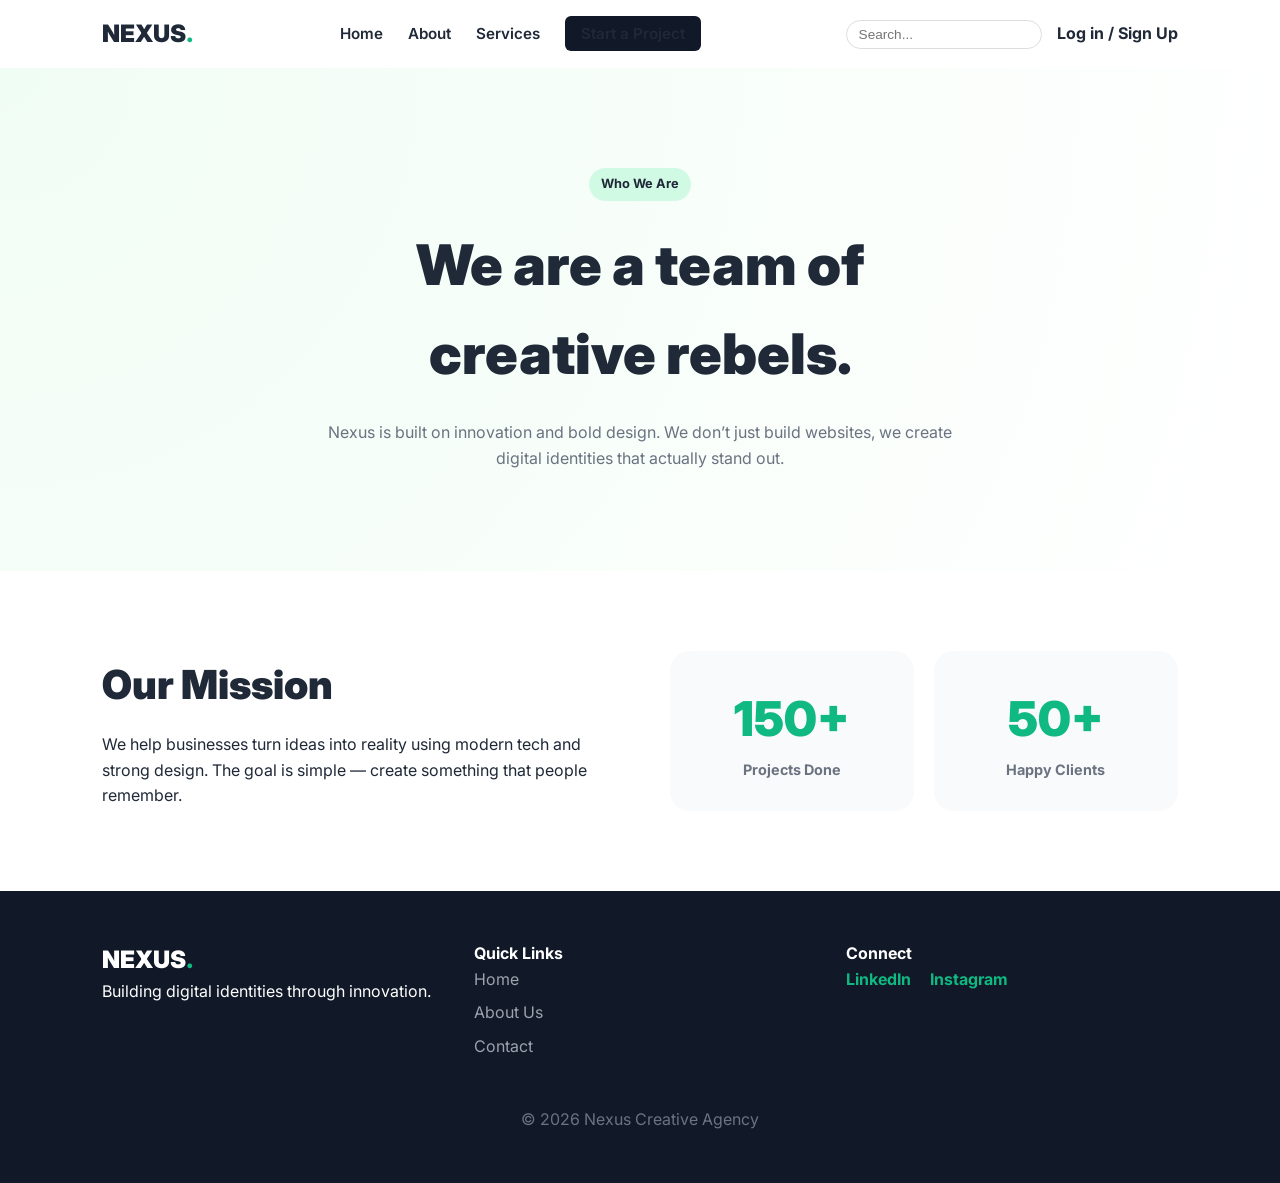
==== about.html @ 1440f01c "add all files" ====
<!DOCTYPE html>
<html lang="en">
<head>
    <meta charset="UTF-8">
    <meta name="viewport" content="width=device-width, initial-scale=1.0">
    <title>About Us | Nexus Creative</title>

    <link href="https://fonts.googleapis.com/css2?family=Inter:wght@400;700;900&display=swap" rel="stylesheet">
    <link rel="stylesheet" href="about.css">
</head>

<body>

<nav class="navbar">
    <div class="logo">NEXUS<span>.</span></div>

    <ul class="nav-links">
        <li><a href="index.html">Home</a></li>
        <li><a href="about.html">About</a></li>
        <li><a href="services.html">Services</a></li>
        <li><a href="contact.html" class="btn-cta">Start a Project</a></li>
    </ul>

    <div class="nav-extras">
        <div class="search-box">
            <input type="text" placeholder="Search...">
        </div>

        <div class="auth-btns">
            <a href="#" class="btn-login">Log in / Sign Up</a>
        </div>
    </div>
</nav>


<section class="about-hero">
    <div class="hero-content">
        <span class="badge">Who We Are</span>

        <h1>
            We are a team of <br>
            creative rebels.
        </h1>

        <p>
            Nexus is built on innovation and bold design. We don’t just build websites,
            we create digital identities that actually stand out.
        </p>
    </div>
</section>


<section class="mission-section">
    <div class="mission-grid">

        <div class="mission-text">
            <h2>Our Mission</h2>
            <p>
                We help businesses turn ideas into reality using modern tech and strong design.
                The goal is simple — create something that people remember.
            </p>
        </div>

        <div class="stats-grid">
            <div class="stat-item">
                <h3>150+</h3>
                <p>Projects Done</p>
            </div>

            <div class="stat-item">
                <h3>50+</h3>
                <p>Happy Clients</p>
            </div>
        </div>

    </div>
</section>


<footer class="footer">

    <div class="footer-container">

        <div class="footer-brand">
            <div class="logo">NEXUS<span>.</span></div>
            <p>Building digital identities through innovation.</p>
        </div>

        <div class="footer-links">
            <h4>Quick Links</h4>

            <ul>
                <li><a href="index.html">Home</a></li>
                <li><a href="about.html">About Us</a></li>
                <li><a href="contact.html">Contact</a></li>
            </ul>
        </div>

        <div class="footer-social">
            <h4>Connect</h4>

            <div class="social-icons">
                <a href="www.linkedin.com/in/satyajit--roy">LinkedIn</a>
                <a href="https://www.instagram.com/satyajitan21.official?igsh=MW0wbmlkemc5ZWl1aA==">Instagram</a>
            </div>
        </div>

    </div>

    <div class="footer-bottom">
        <p>© 2026 Nexus Creative Agency</p>
    </div>

</footer>

</body>
</html>
---- about.css ----
:root {
    --primary: #10b981;
    --dark: #111827;
    --light: #f9fafb;
    --text: #1f2937;
}

* {
    margin: 0;
    padding: 0;
    box-sizing: border-box;
}

body {
    font-family: 'Inter', sans-serif;
    background: #fff;
    color: var(--text);
    line-height: 1.6;
}

.navbar {
    display: flex;
    justify-content: space-between;
    align-items: center;
    padding: 15px 8%;
    position: sticky;
    top: 0;
    background: rgba(255,255,255,0.9);
}

.logo {
    font-size: 1.5rem;
    font-weight: 900;
}

.logo span {
    color: var(--primary);
}

.nav-links {
    display: flex;
    list-style: none;
    gap: 25px;
    align-items: center;
}

.nav-links a {
    text-decoration: none;
    color: var(--text);
    font-weight: 600;
    font-size: 0.95rem;
}

.nav-links a:hover {
    color: var(--primary);
}

.btn-cta {
    background: var(--dark);
    color: #fff;
    padding: 8px 16px;
    border-radius: 6px;
    font-weight: 700;
}

.btn-cta:hover {
    background: var(--primary);
}

.nav-extras {
    display: flex;
    align-items: center;
    gap: 15px;
}

.search-box input {
    padding: 6px 12px;
    border-radius: 30px;
    border: 1px solid #ddd;
    outline: none;
    font-size: 0.85rem;
}

.btn-login {
    text-decoration: none;
    color: var(--text);
    font-weight: 700;
}

.about-hero {
    padding: 100px 8%;
    text-align: center;
    background: radial-gradient(circle at top left, #f0fdf4, #fff);
}

.badge {
    display: inline-block;
    background: #d1fae5;
    padding: 6px 12px;
    border-radius: 20px;
    font-size: 0.8rem;
    font-weight: 700;
}

.about-hero h1 {
    font-size: 3.5rem;
    font-weight: 900;
    margin: 20px 0;
}

.about-hero p {
    max-width: 650px;
    margin: auto;
    color: #6b7280;
}

.mission-section {
    padding: 80px 8%;
}

.mission-grid {
    display: grid;
    gap: 60px;
    grid-template-columns: repeat(auto-fit, minmax(280px,1fr));
    align-items: center;
}

.mission-text h2 {
    font-size: 2.5rem;
    font-weight: 900;
    margin-bottom: 15px;
}

.stats-grid {
    display: grid;
    grid-template-columns: 1fr 1fr;
    gap: 20px;
}

.stat-item {
    background: var(--light);
    padding: 30px;
    border-radius: 20px;
    text-align: center;
}

.stat-item h3 {
    font-size: 3rem;
    color: var(--primary);
    font-weight: 900;
}

.stat-item p {
    font-size: 0.9rem;
    font-weight: 700;
    color: #6b7280;
}

.footer {
    background: var(--dark);
    color: #fff;
    padding: 50px 8%;
}

.footer-container {
    display: grid;
    grid-template-columns: repeat(3,1fr);
    gap: 40px;
}

.footer-links ul {
    list-style: none;
}

.footer-links a {
    color: #9ca3af;
    text-decoration: none;
    display: block;
    margin-bottom: 8px;
}

.footer-links a:hover {
    color: var(--primary);
}

.social-icons a {
    color: var(--primary);
    margin-right: 15px;
    text-decoration: none;
    font-weight: 700;
}

.footer-bottom {
    margin-top: 40px;
    text-align: center;
    color: #6b7280;
}

@media (max-width: 900px) {
    .nav-links,
    .nav-extras {
        display: none;
    }

    .footer-container {
        grid-template-columns: 1fr;
    }

    .stats-grid {
        grid-template-columns: 1fr;
    }
}
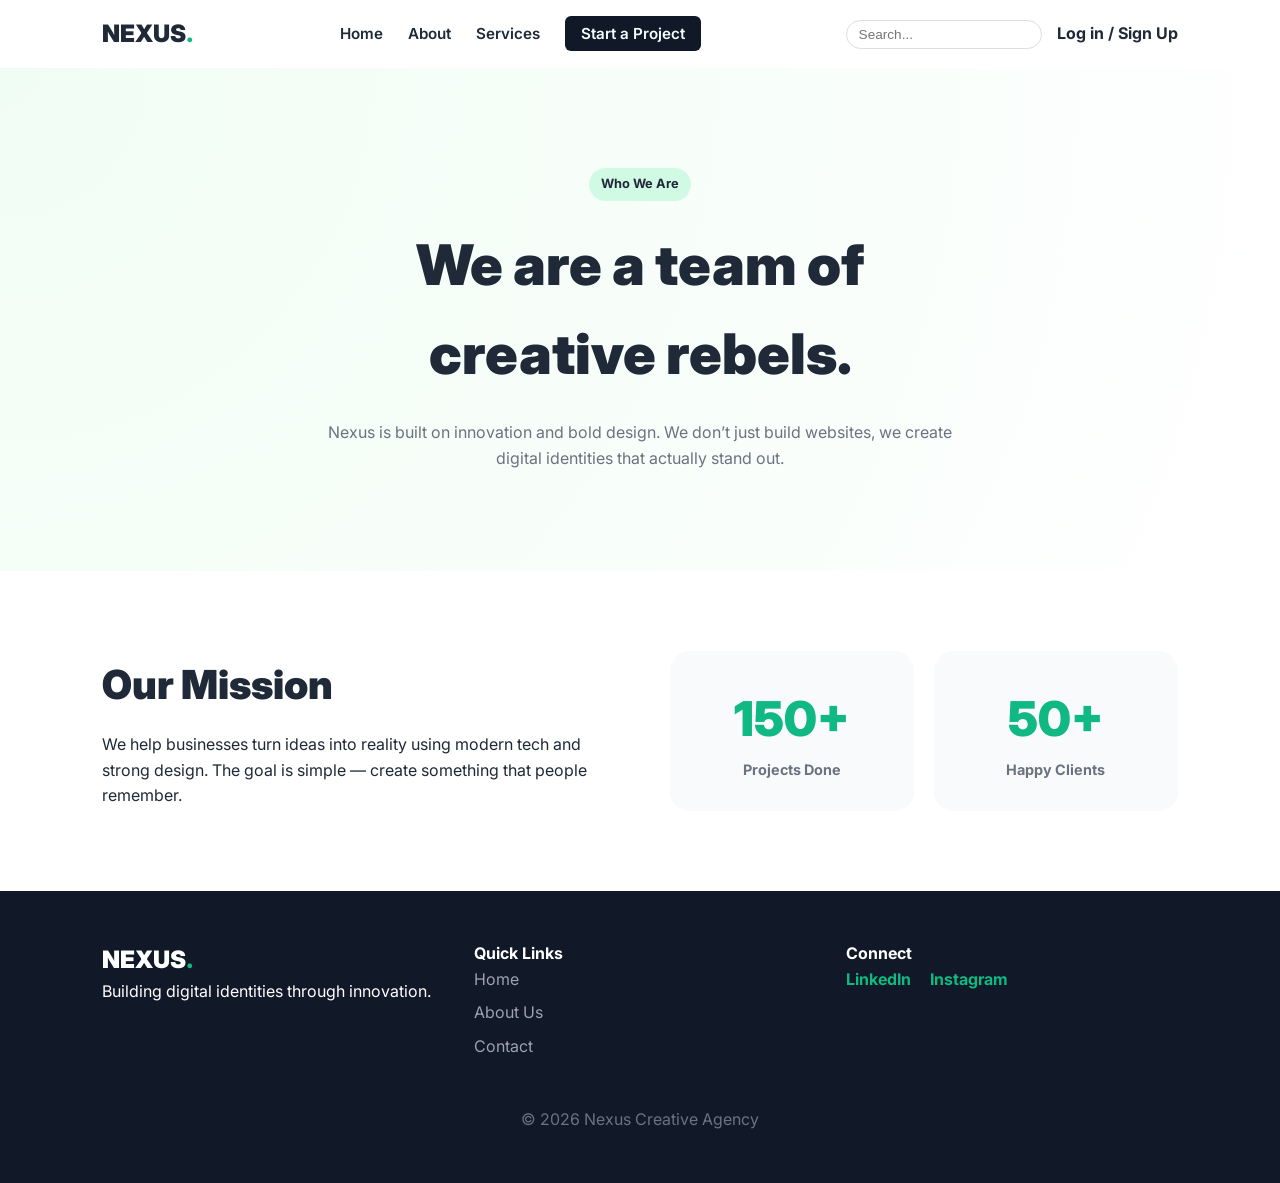
==== commit effc48a1: "Add all" ====
--- a/about.html
+++ b/about.html
@@ -18,7 +18,7 @@
         <li><a href="index.html">Home</a></li>
         <li><a href="about.html">About</a></li>
         <li><a href="services.html">Services</a></li>
-        <li><a href="contact.html" class="btn-cta">Start a Project</a></li>
+        <li><a href="contact.html" class="btn-cta"style="color: azure;">Start a Project</a></li>
     </ul>
 
     <div class="nav-extras">
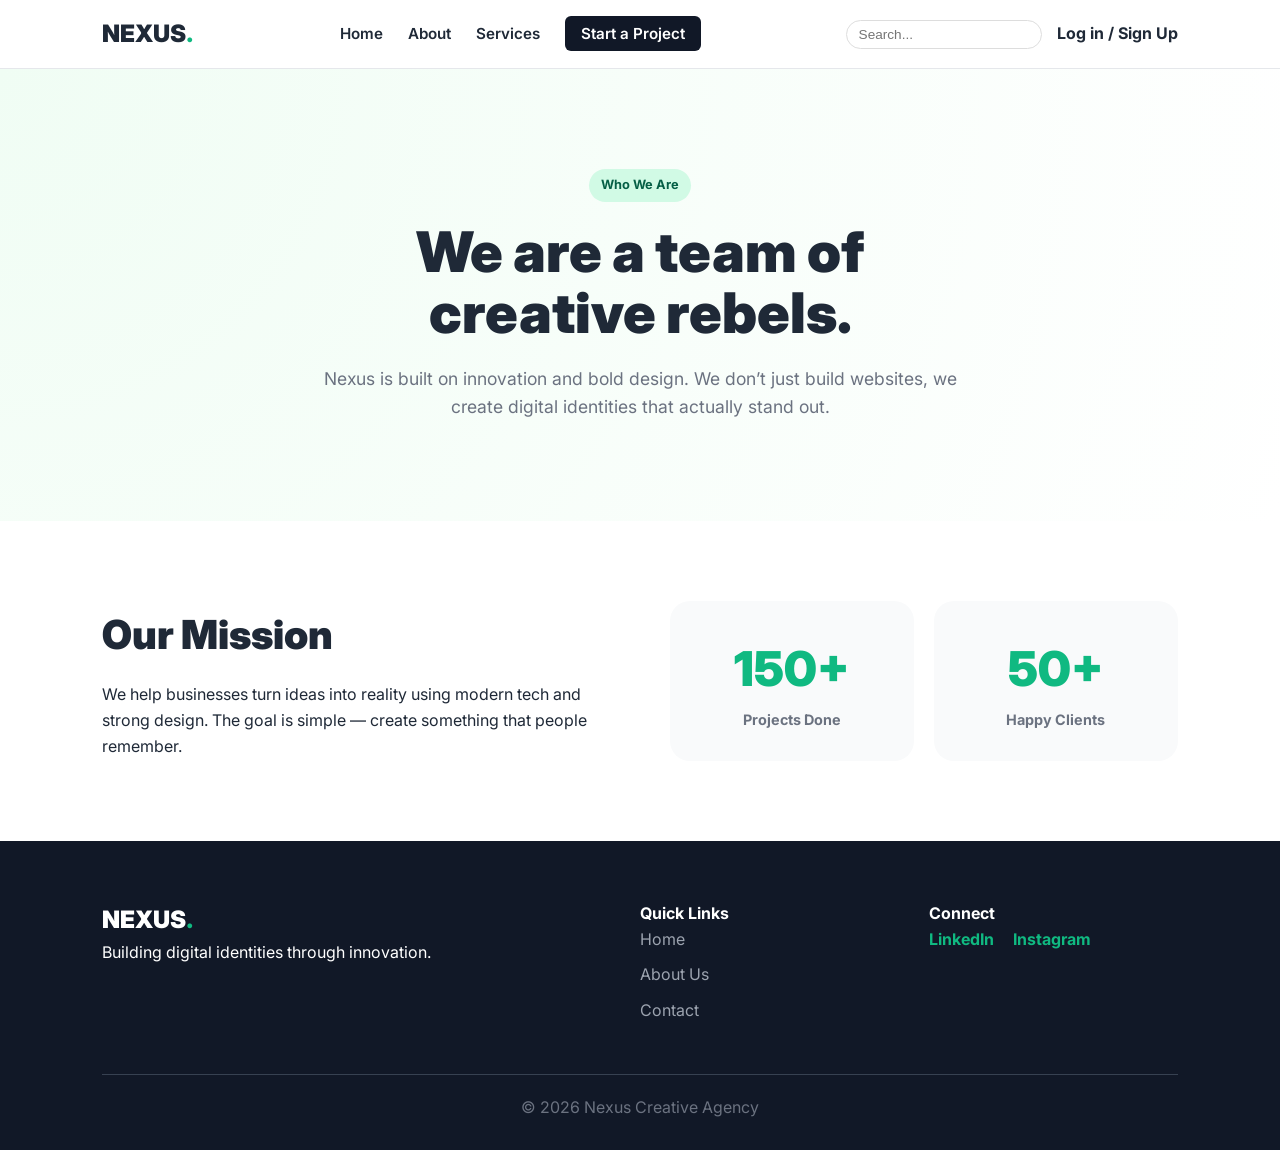
==== commit eb5a516f: "add" ====
--- a/about.html
+++ b/about.html
@@ -4,114 +4,100 @@
     <meta charset="UTF-8">
     <meta name="viewport" content="width=device-width, initial-scale=1.0">
     <title>About Us | Nexus Creative</title>
-
     <link href="https://fonts.googleapis.com/css2?family=Inter:wght@400;700;900&display=swap" rel="stylesheet">
     <link rel="stylesheet" href="about.css">
 </head>
-
 <body>
 
 <nav class="navbar">
     <div class="logo">NEXUS<span>.</span></div>
 
+    <div class="menu-toggle" id="mobile-menu">
+        <span class="bar"></span>
+        <span class="bar"></span>
+        <span class="bar"></span>
+    </div>
+
     <ul class="nav-links">
         <li><a href="index.html">Home</a></li>
         <li><a href="about.html">About</a></li>
         <li><a href="services.html">Services</a></li>
-        <li><a href="contact.html" class="btn-cta"style="color: azure;">Start a Project</a></li>
+        <li><a href="contact.html" class="btn-cta">Start a Project</a></li>
     </ul>
 
     <div class="nav-extras">
         <div class="search-box">
             <input type="text" placeholder="Search...">
         </div>
-
         <div class="auth-btns">
             <a href="#" class="btn-login">Log in / Sign Up</a>
         </div>
     </div>
 </nav>
 
-
 <section class="about-hero">
     <div class="hero-content">
         <span class="badge">Who We Are</span>
-
-        <h1>
-            We are a team of <br>
-            creative rebels.
-        </h1>
-
-        <p>
-            Nexus is built on innovation and bold design. We don’t just build websites,
-            we create digital identities that actually stand out.
-        </p>
+        <h1>We are a team of <br> creative rebels.</h1>
+        <p>Nexus is built on innovation and bold design. We don’t just build websites, we create digital identities that actually stand out.</p>
     </div>
 </section>
 
-
 <section class="mission-section">
     <div class="mission-grid">
-
         <div class="mission-text">
             <h2>Our Mission</h2>
-            <p>
-                We help businesses turn ideas into reality using modern tech and strong design.
-                The goal is simple — create something that people remember.
-            </p>
+            <p>We help businesses turn ideas into reality using modern tech and strong design. The goal is simple — create something that people remember.</p>
         </div>
-
         <div class="stats-grid">
             <div class="stat-item">
                 <h3>150+</h3>
                 <p>Projects Done</p>
             </div>
-
             <div class="stat-item">
                 <h3>50+</h3>
                 <p>Happy Clients</p>
             </div>
         </div>
-
     </div>
 </section>
 
-
 <footer class="footer">
-
     <div class="footer-container">
-
         <div class="footer-brand">
             <div class="logo">NEXUS<span>.</span></div>
             <p>Building digital identities through innovation.</p>
         </div>
-
         <div class="footer-links">
             <h4>Quick Links</h4>
-
             <ul>
                 <li><a href="index.html">Home</a></li>
                 <li><a href="about.html">About Us</a></li>
                 <li><a href="contact.html">Contact</a></li>
             </ul>
         </div>
-
         <div class="footer-social">
             <h4>Connect</h4>
-
             <div class="social-icons">
-                <a href="www.linkedin.com/in/satyajit--roy">LinkedIn</a>
-                <a href="https://www.instagram.com/satyajitan21.official?igsh=MW0wbmlkemc5ZWl1aA==">Instagram</a>
+               <a href="www.linkedin.com/in/satyajit--roy">LinkedIn</a>
+                    <a href="https://www.instagram.com/satyajitan21.official?igsh=MW0wbmlkemc5ZWl1aA==">Instagram</a>
             </div>
         </div>
-
     </div>
-
     <div class="footer-bottom">
         <p>© 2026 Nexus Creative Agency</p>
     </div>
+</footer>
 
-</footer>
+<script>
+    const menu = document.querySelector('#mobile-menu');
+    const navLinks = document.querySelector('.nav-links');
+
+    menu.addEventListener('click', () => {
+        navLinks.classList.toggle('active');
+        menu.classList.toggle('is-active');
+    });
+</script>
 
 </body>
 </html>
--- a/about.css
+++ b/about.css
@@ -3,6 +3,7 @@
     --dark: #111827;
     --light: #f9fafb;
     --text: #1f2937;
+    --border: #e5e7eb;
 }
 
 * {
@@ -16,6 +17,7 @@
     background: #fff;
     color: var(--text);
     line-height: 1.6;
+    overflow-x: hidden;
 }
 
 .navbar {
@@ -25,7 +27,10 @@
     padding: 15px 8%;
     position: sticky;
     top: 0;
-    background: rgba(255,255,255,0.9);
+    background: rgba(255,255,255,0.95);
+    backdrop-filter: blur(10px);
+    z-index: 1000;
+    border-bottom: 1px solid var(--border);
 }
 
 .logo {
@@ -49,6 +54,7 @@
     color: var(--text);
     font-weight: 600;
     font-size: 0.95rem;
+    transition: 0.3s;
 }
 
 .nav-links a:hover {
@@ -57,14 +63,10 @@
 
 .btn-cta {
     background: var(--dark);
-    color: #fff;
+    color: #fff !important;
     padding: 8px 16px;
     border-radius: 6px;
     font-weight: 700;
-}
-
-.btn-cta:hover {
-    background: var(--primary);
 }
 
 .nav-extras {
@@ -87,6 +89,20 @@
     font-weight: 700;
 }
 
+.menu-toggle {
+    display: none;
+    flex-direction: column;
+    cursor: pointer;
+    gap: 5px;
+}
+
+.bar {
+    width: 25px;
+    height: 3px;
+    background-color: var(--dark);
+    transition: 0.3s;
+}
+
 .about-hero {
     padding: 100px 8%;
     text-align: center;
@@ -96,6 +112,7 @@
 .badge {
     display: inline-block;
     background: #d1fae5;
+    color: #065f46;
     padding: 6px 12px;
     border-radius: 20px;
     font-size: 0.8rem;
@@ -103,15 +120,17 @@
 }
 
 .about-hero h1 {
-    font-size: 3.5rem;
+    font-size: clamp(2.5rem, 8vw, 3.5rem);
     font-weight: 900;
     margin: 20px 0;
+    line-height: 1.1;
 }
 
 .about-hero p {
     max-width: 650px;
     margin: auto;
     color: #6b7280;
+    font-size: 1.1rem;
 }
 
 .mission-section {
@@ -142,6 +161,13 @@
     padding: 30px;
     border-radius: 20px;
     text-align: center;
+    transition: 0.3s;
+}
+
+.stat-item:hover {
+    transform: translateY(-5px);
+    background: #fff;
+    box-shadow: 0 10px 20px rgba(0,0,0,0.05);
 }
 
 .stat-item h3 {
@@ -159,12 +185,12 @@
 .footer {
     background: var(--dark);
     color: #fff;
-    padding: 50px 8%;
+    padding: 60px 8% 30px;
 }
 
 .footer-container {
     display: grid;
-    grid-template-columns: repeat(3,1fr);
+    grid-template-columns: 2fr 1fr 1fr;
     gap: 40px;
 }
 
@@ -176,7 +202,7 @@
     color: #9ca3af;
     text-decoration: none;
     display: block;
-    margin-bottom: 8px;
+    margin-bottom: 10px;
 }
 
 .footer-links a:hover {
@@ -194,10 +220,33 @@
     margin-top: 40px;
     text-align: center;
     color: #6b7280;
+    border-top: 1px solid #374151;
+    padding-top: 20px;
 }
 
 @media (max-width: 900px) {
-    .nav-links,
+    .menu-toggle {
+        display: flex;
+    }
+
+    .nav-links {
+        display: none;
+        flex-direction: column;
+        position: absolute;
+        top: 100%;
+        left: 0;
+        width: 100%;
+        background: #fff;
+        padding: 20px;
+        box-shadow: 0 10px 15px rgba(0,0,0,0.1);
+        text-align: center;
+        gap: 15px;
+    }
+
+    .nav-links.active {
+        display: flex;
+    }
+
     .nav-extras {
         display: none;
     }
